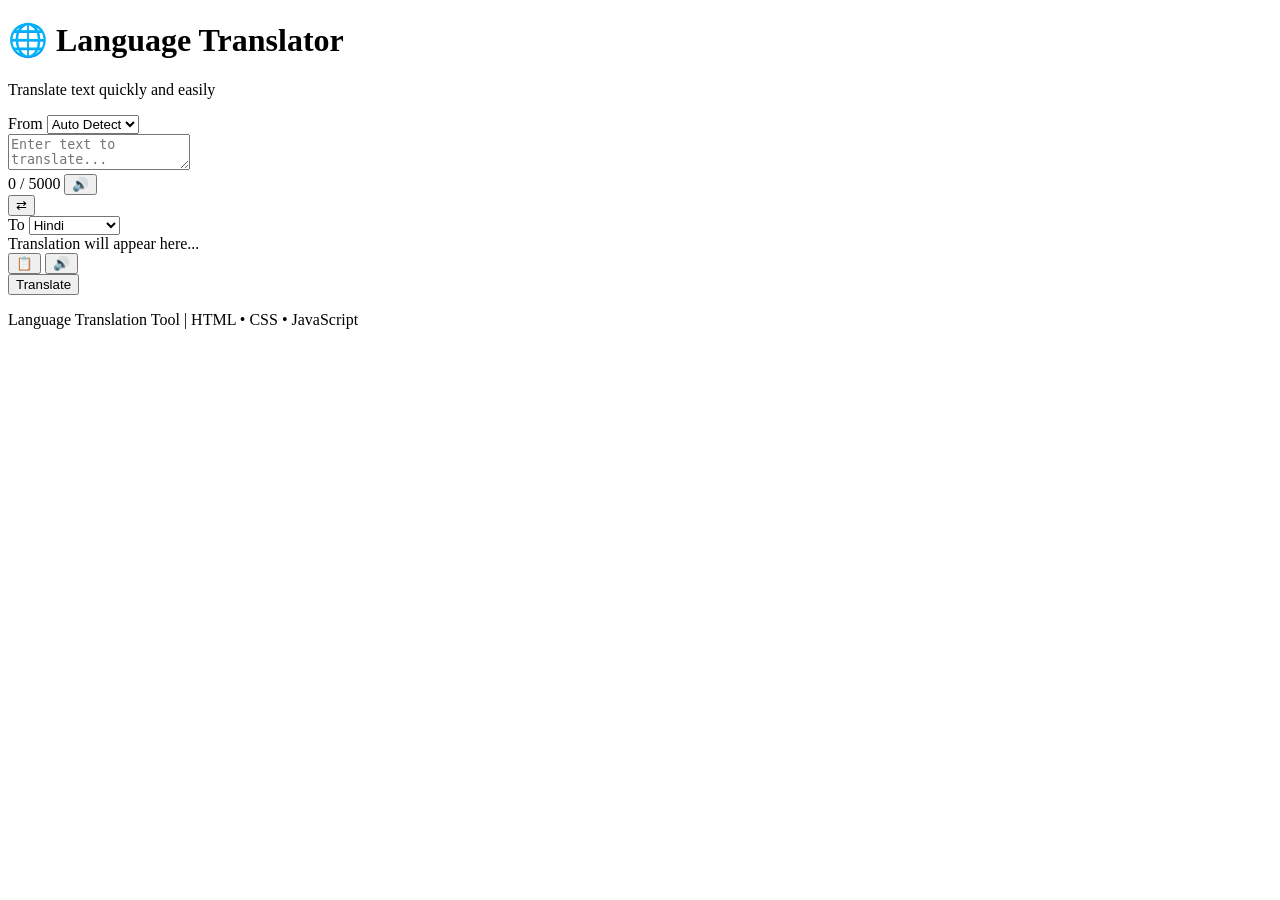
==== index.html @ 93d388d5 "Rename translator tool/index.html to index.html" ====
<!DOCTYPE html>
<html lang="en">
<head>
    <meta charset="UTF-8">
    <meta name="viewport" content="width=device-width, initial-scale=1.0">
    <title>Language Translation Tool</title>
    <link rel="stylesheet" href="style.css">
</head>

<body>

    <div class="container">

        <header>
            <h1>🌐 Language Translator</h1>
            <p>Translate text quickly and easily</p>
        </header>

        <div class="translator">

            <!-- Input Section -->
            <div class="box">
                <div class="box-header">
                    <label for="sourceLanguage">From</label>

                    <select id="sourceLanguage">
                        <option value="auto">Auto Detect</option>
                        <option value="en">English</option>
                        <option value="hi">Hindi</option>
                        <option value="mr">Marathi</option>
                        <option value="gu">Gujarati</option>
                        <option value="bn">Bengali</option>
                        <option value="ta">Tamil</option>
                        <option value="te">Telugu</option>
                        <option value="kn">Kannada</option>
                        <option value="ml">Malayalam</option>
                        <option value="fr">French</option>
                        <option value="de">German</option>
                        <option value="es">Spanish</option>
                        <option value="it">Italian</option>
                        <option value="pt">Portuguese</option>
                        <option value="ru">Russian</option>
                        <option value="ja">Japanese</option>
                        <option value="ko">Korean</option>
                        <option value="zh">Chinese</option>
                    </select>
                </div>

                <textarea
                    id="inputText"
                    placeholder="Enter text to translate..."
                    maxlength="5000"></textarea>

                <div class="bottom-controls">
                    <span id="charCount">0 / 5000</span>

                    <button class="icon-btn" id="speakInput" title="Listen">
                        🔊
                    </button>
                </div>
            </div>

            <!-- Swap Button -->
            <button id="swapButton" class="swap-btn" title="Swap languages">
                ⇄
            </button>

            <!-- Output Section -->
            <div class="box">
                <div class="box-header">
                    <label for="targetLanguage">To</label>

                    <select id="targetLanguage">
                        <option value="hi">Hindi</option>
                        <option value="en">English</option>
                        <option value="mr">Marathi</option>
                        <option value="gu">Gujarati</option>
                        <option value="bn">Bengali</option>
                        <option value="ta">Tamil</option>
                        <option value="te">Telugu</option>
                        <option value="kn">Kannada</option>
                        <option value="ml">Malayalam</option>
                        <option value="fr">French</option>
                        <option value="de">German</option>
                        <option value="es">Spanish</option>
                        <option value="it">Italian</option>
                        <option value="pt">Portuguese</option>
                        <option value="ru">Russian</option>
                        <option value="ja">Japanese</option>
                        <option value="ko">Korean</option>
                        <option value="zh">Chinese</option>
                    </select>
                </div>

                <div id="outputText" class="output">
                    Translation will appear here...
                </div>

                <div class="bottom-controls">

                    <span id="translationStatus"></span>

                    <div>
                        <button class="icon-btn" id="copyButton" title="Copy">
                            📋
                        </button>

                        <button class="icon-btn" id="speakOutput" title="Listen">
                            🔊
                        </button>
                    </div>

                </div>
            </div>

        </div>

        <button id="translateButton" class="translate-btn">
            Translate
        </button>

        <p id="errorMessage" class="error"></p>

        <footer>
            <p>Language Translation Tool | HTML • CSS • JavaScript</p>
        </footer>

    </div>

    <script src="script.js"></script>

</body>
</html>
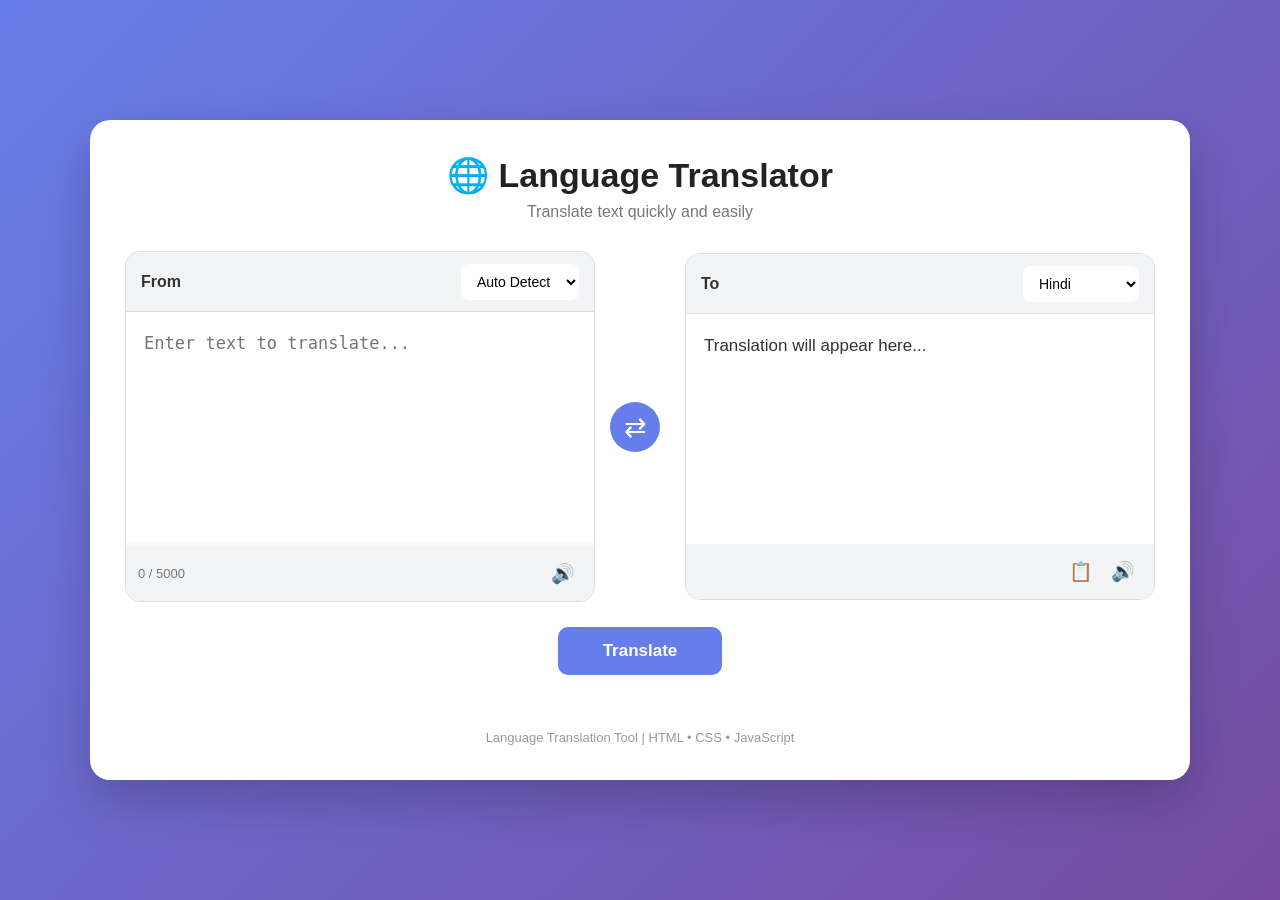
==== commit d7566c42: "Update index.html" ====
--- a/index.html
+++ b/index.html
@@ -127,7 +127,7 @@
 
     </div>
 
-    <script src="script.js"></script>
+    <script src="script.js?v=2"></script>
 
 </body>
 </html>
--- a/style.css
+++ b/style.css
@@ -0,0 +1,225 @@
+* {
+    margin: 0;
+    padding: 0;
+    box-sizing: border-box;
+}
+
+body {
+    font-family: Arial, Helvetica, sans-serif;
+    min-height: 100vh;
+    background: linear-gradient(135deg, #667eea, #764ba2);
+    display: flex;
+    justify-content: center;
+    align-items: center;
+    padding: 25px;
+}
+
+.container {
+    width: 100%;
+    max-width: 1100px;
+    background: white;
+    border-radius: 20px;
+    padding: 35px;
+    box-shadow: 0 20px 50px rgba(0, 0, 0, 0.2);
+}
+
+header {
+    text-align: center;
+    margin-bottom: 30px;
+}
+
+header h1 {
+    font-size: 34px;
+    color: #222;
+    margin-bottom: 8px;
+}
+
+header p {
+    color: #777;
+    font-size: 16px;
+}
+
+.translator {
+    display: grid;
+    grid-template-columns: 1fr 60px 1fr;
+    gap: 15px;
+    align-items: center;
+}
+
+.box {
+    border: 1px solid #ddd;
+    border-radius: 15px;
+    overflow: hidden;
+    background: #fafafa;
+}
+
+.box-header {
+    height: 60px;
+    display: flex;
+    justify-content: space-between;
+    align-items: center;
+    padding: 0 15px;
+    background: #f3f4f6;
+    border-bottom: 1px solid #ddd;
+}
+
+.box-header label {
+    font-weight: bold;
+    color: #333;
+}
+
+select {
+    border: none;
+    background: white;
+    padding: 9px 12px;
+    border-radius: 8px;
+    font-size: 14px;
+    outline: none;
+    cursor: pointer;
+}
+
+textarea {
+    width: 100%;
+    height: 230px;
+    resize: none;
+    border: none;
+    outline: none;
+    padding: 18px;
+    font-size: 17px;
+    line-height: 1.6;
+    background: white;
+}
+
+.output {
+    width: 100%;
+    height: 230px;
+    overflow-y: auto;
+    padding: 18px;
+    font-size: 17px;
+    line-height: 1.6;
+    background: white;
+    color: #333;
+}
+
+.bottom-controls {
+    height: 55px;
+    display: flex;
+    align-items: center;
+    justify-content: space-between;
+    padding: 0 12px;
+    background: #f3f4f6;
+    color: #777;
+    font-size: 13px;
+}
+
+.icon-btn {
+    border: none;
+    background: transparent;
+    font-size: 19px;
+    cursor: pointer;
+    padding: 7px;
+    border-radius: 7px;
+    transition: 0.2s;
+}
+
+.icon-btn:hover {
+    background: #ddd;
+}
+
+.swap-btn {
+    width: 50px;
+    height: 50px;
+    border: none;
+    border-radius: 50%;
+    background: #667eea;
+    color: white;
+    font-size: 27px;
+    cursor: pointer;
+    transition: 0.3s;
+}
+
+.swap-btn:hover {
+    background: #5568d9;
+    transform: rotate(180deg);
+}
+
+.translate-btn {
+    display: block;
+    margin: 25px auto 10px;
+    padding: 14px 45px;
+    border: none;
+    border-radius: 10px;
+    background: #667eea;
+    color: white;
+    font-size: 17px;
+    font-weight: bold;
+    cursor: pointer;
+    transition: 0.3s;
+}
+
+.translate-btn:hover {
+    background: #5568d9;
+    transform: translateY(-2px);
+}
+
+.translate-btn:disabled {
+    background: #aaa;
+    cursor: not-allowed;
+    transform: none;
+}
+
+.error {
+    text-align: center;
+    color: #e53935;
+    min-height: 20px;
+    margin-top: 10px;
+}
+
+footer {
+    text-align: center;
+    margin-top: 25px;
+    color: #999;
+    font-size: 13px;
+}
+
+/* Mobile Responsive */
+
+@media (max-width: 750px) {
+
+    body {
+        padding: 15px;
+        align-items: flex-start;
+    }
+
+    .container {
+        padding: 20px;
+        margin-top: 10px;
+    }
+
+    header h1 {
+        font-size: 26px;
+    }
+
+    .translator {
+        grid-template-columns: 1fr;
+        gap: 12px;
+    }
+
+    .swap-btn {
+        margin: 0 auto;
+        transform: rotate(90deg);
+    }
+
+    .swap-btn:hover {
+        transform: rotate(270deg);
+    }
+
+    textarea,
+    .output {
+        height: 180px;
+    }
+
+    .translate-btn {
+        width: 100%;
+    }
+}
